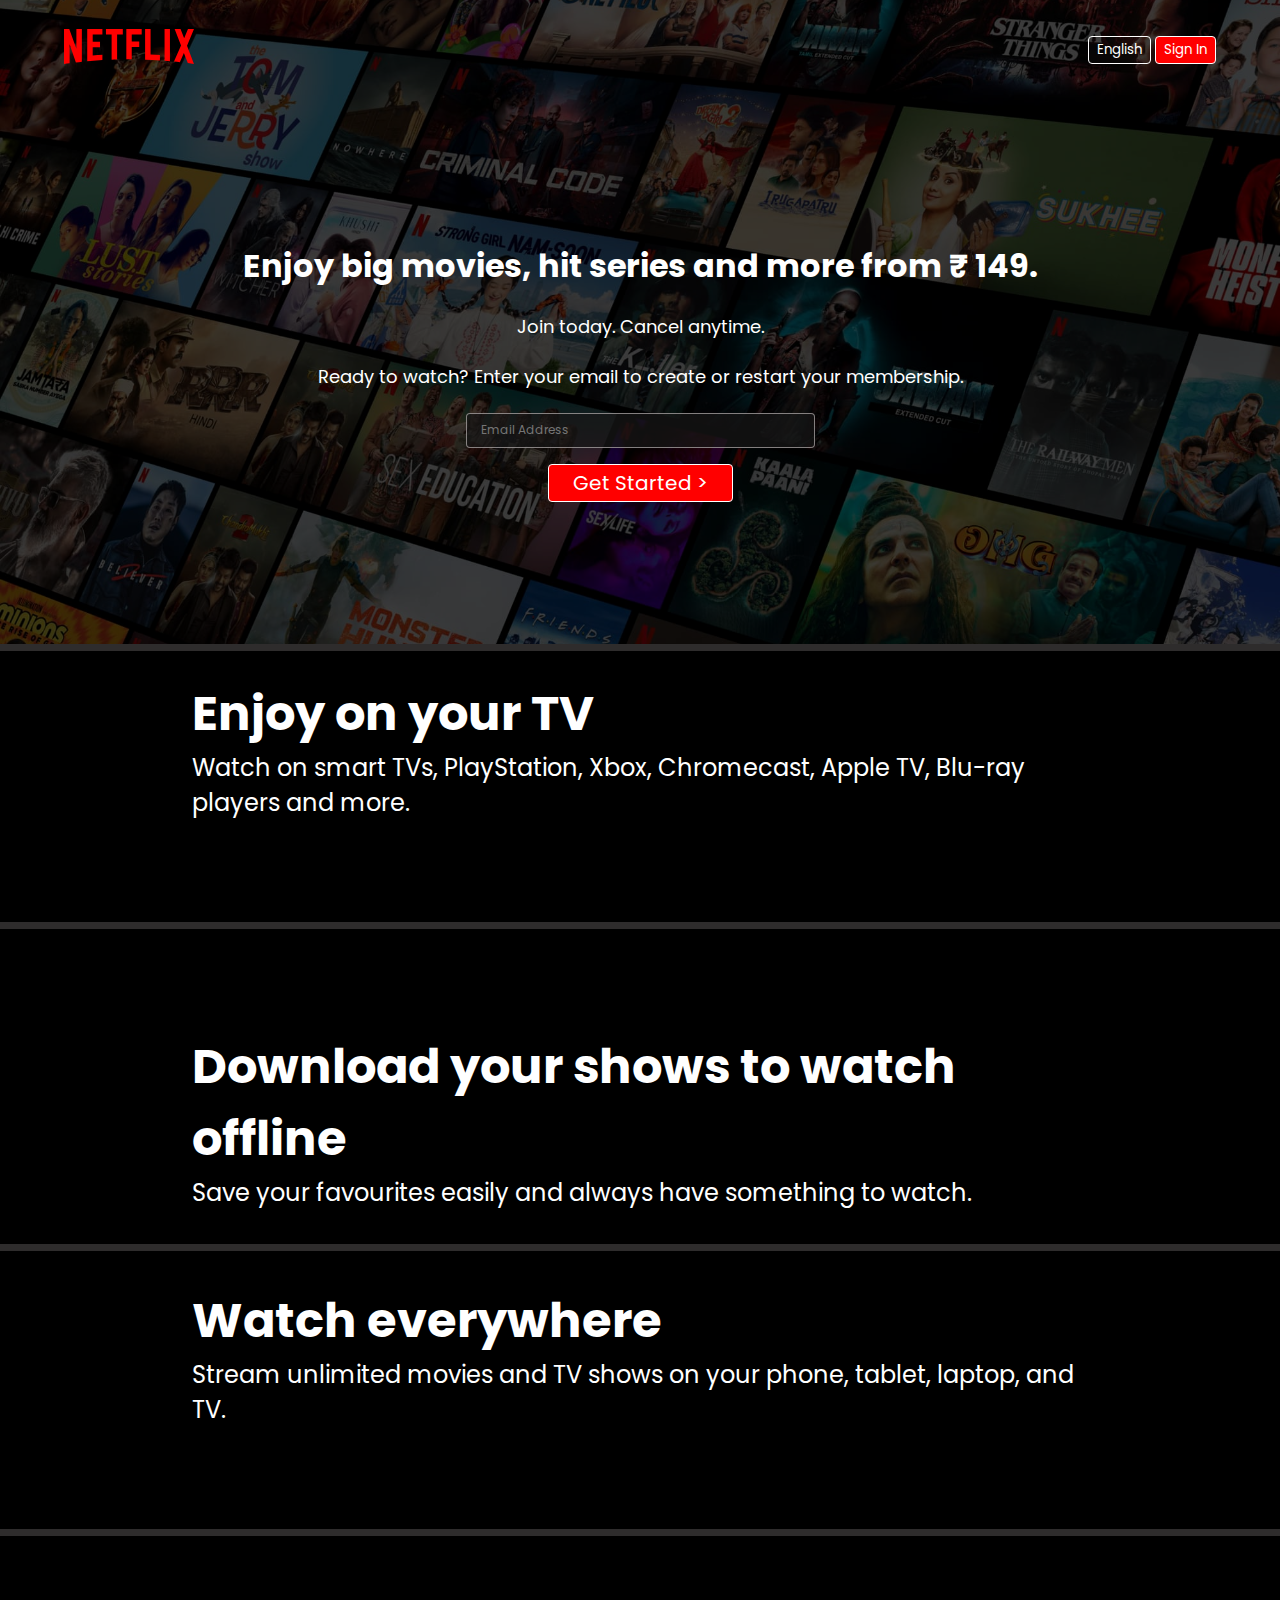
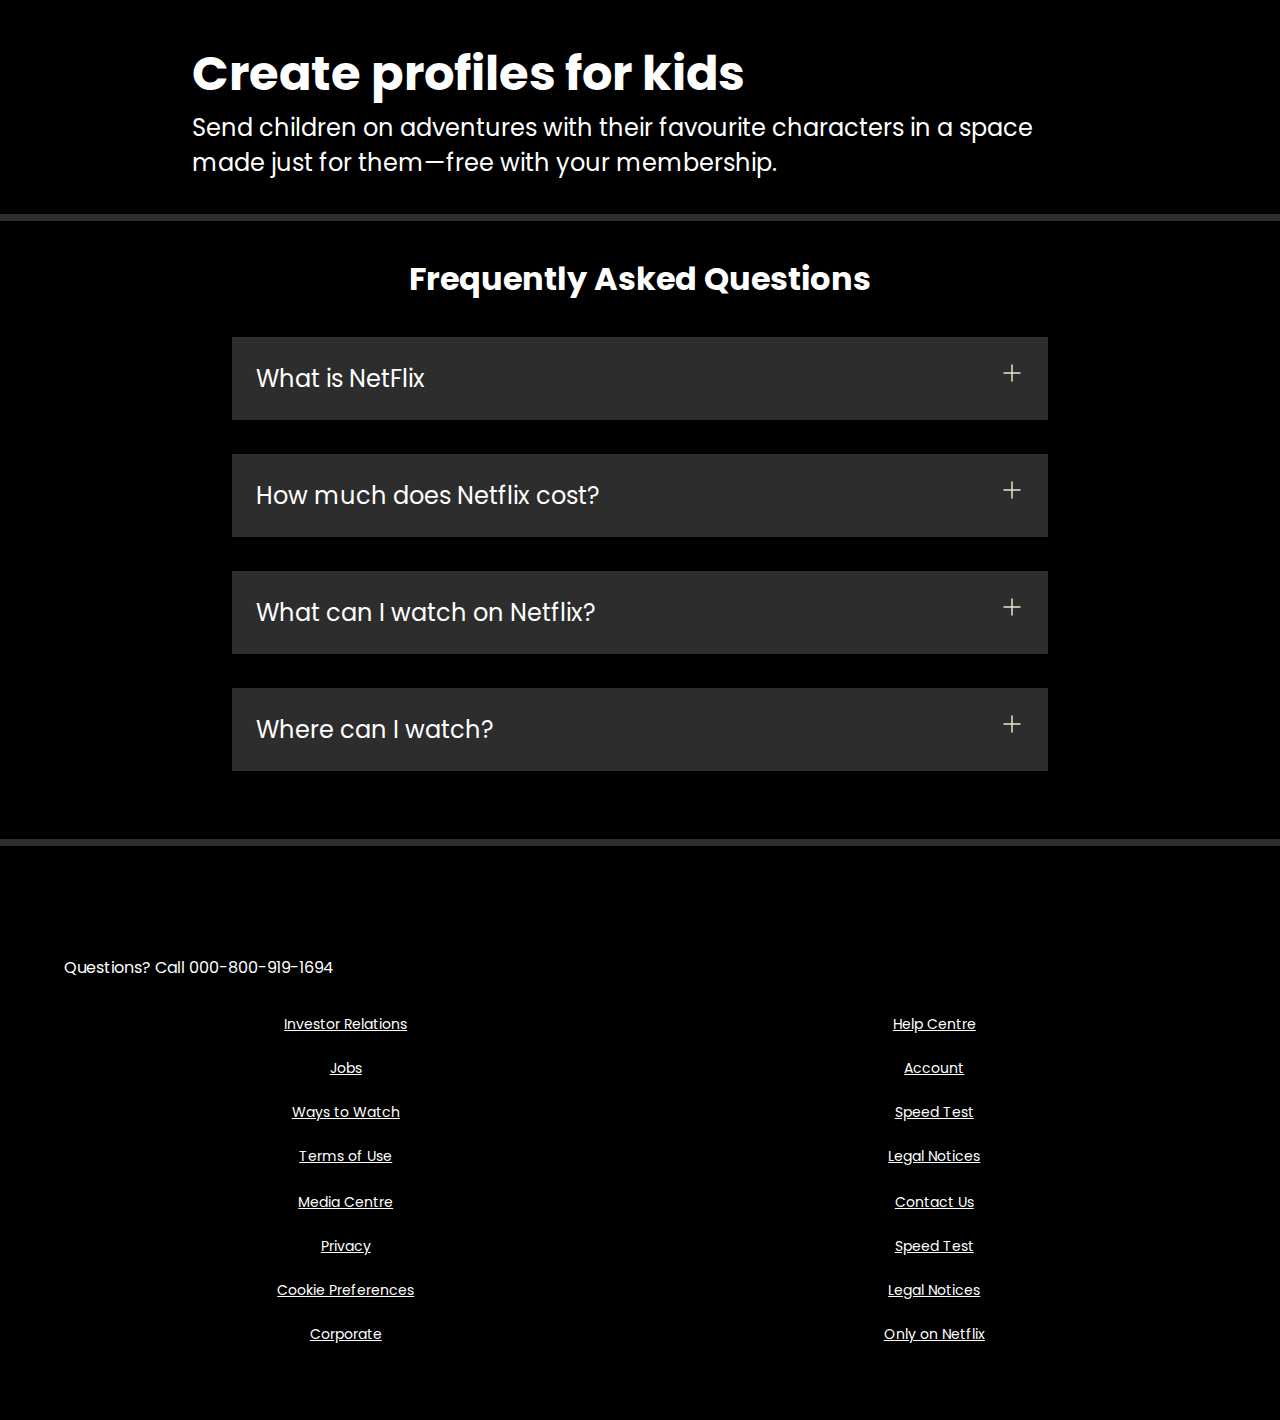
==== index.html @ d5828845 "Update and rename from netflix.html to index.html" ====
<!DOCTYPE html>
<html lang="en">

<head>
    <meta charset="UTF-8">
    <meta name="viewport" content="width=device-width, initial-scale=1.0">
    <title>Netflix India – Watch TV Shows Online, Watch Movies Online</title>
    <link rel="stylesheet" href="style.css">
</head>

<body>

    <div class="main">
        <nav>
            <span><img width="60" src="assetes/img/logo.svg" alt=""></span>
            <div>
                <button class="btn">English</button>
                <button class="btn btn-red-sm">Sign In</button>
            </div>
        </nav>
        <div class="box">
        </div>
        <div class="hero">
            <span>Enjoy big movies, hit series and more from ₹ 149.</span>
            <span>Join today. Cancel anytime.</span>
            <span>Ready to watch? Enter your email to create or restart your membership.</span>
            <div class="hero-buttons">
                <input type="text" placeholder="Email Address">
                <button class="btn btn-red">Get Started &gt;</button>
            </div>
        </div>

        <div class="separation"></div>

    </div>

    <section class="first">
        <div>
            <span>Enjoy on your TV</span>
            <span>Watch on smart TVs, PlayStation, Xbox, Chromecast, Apple TV, Blu-ray players and more.</span>
        </div>

        <div class="secImg">
            <img src="https://assets.nflxext.com/ffe/siteui/acquisition/ourStory/fuji/desktop/tv.png" alt="">
            <video src="https://assets.nflxext.com/ffe/siteui/acquisition/ourStory/fuji/desktop/video-tv-in-0819.m4v"
                autoplay loop muted></video>
        </div>
    </section>
    <div class="separation"></div>

    <section class="first second">

        <div class="secImg">
            <img src="https://assets.nflxext.com/ffe/siteui/acquisition/ourStory/fuji/desktop/mobile-0819.jpg" alt="">

        </div>
        <div>
            <span>Download your shows to watch offline</span>
            <span>Save your favourites easily and always have something to watch.</span>
        </div>
    </section>

    <div class="separation"></div>
    <section class="first third">
        <div>
            <span>Watch everywhere</span>
            <span>Stream unlimited movies and TV shows on your phone, tablet, laptop, and TV.</span>
        </div>

        <div class="secImg">
            <img src="https://assets.nflxext.com/ffe/siteui/acquisition/ourStory/fuji/desktop/tv.png" alt="">
            <video src="https://assets.nflxext.com/ffe/siteui/acquisition/ourStory/fuji/desktop/video-devices-in.m4v"
                autoplay loop muted></video>
        </div>
    </section>
    <div class="separation"></div>


    <section class="first second">

        <div class="secImg">
            <img src="https://occ-0-2849-3646.1.nflxso.net/dnm/api/v6/19OhWN2dO19C9txTON9tvTFtefw/AAAABVr8nYuAg0xDpXDv0VI9HUoH7r2aGp4TKRCsKNQrMwxzTtr-NlwOHeS8bCI2oeZddmu3nMYr3j9MjYhHyjBASb1FaOGYZNYvPBCL.png?r=54d"
                alt="">

        </div>
        <div>
            <span>Create profiles for kids</span>
            <span>Send children on adventures with their favourite characters in a space made just for them—free with
                your membership.</span>
        </div>
    </section>

    <div class="separation"></div>

    <section class="faq">
        <h2>Frequently Asked Questions</h2>
        <div class="faqbox">
            <span>What is NetFlix</span>
            <svg width="24" height="24" viewBox="0 0 24 24" fill="white" xmlns="http://www.w3.org/2000/svg">
                <path d="M12 4V20" stroke="#141B34" stroke-width="1.5" stroke-linecap="round" stroke-linejoin="round" />
                <path d="M4 12H20" stroke="#141B34" stroke-width="1.5" stroke-linecap="round" stroke-linejoin="round" />
            </svg>

        </div>
        <div class="faqbox">
            <span>How much does Netflix cost?</span>
            <svg width="24" height="24" viewBox="0 0 24 24" fill="white" xmlns="http://www.w3.org/2000/svg">
                <path d="M12 4V20" stroke="#141B34" stroke-width="1.5" stroke-linecap="round" stroke-linejoin="round" />
                <path d="M4 12H20" stroke="#141B34" stroke-width="1.5" stroke-linecap="round" stroke-linejoin="round" />
            </svg>

        </div>
        <div class="faqbox">
            <span>What can I watch on Netflix?</span>
            <svg width="24" height="24" viewBox="0 0 24 24" fill="white" xmlns="http://www.w3.org/2000/svg">
                <path d="M12 4V20" stroke="#141B34" stroke-width="1.5" stroke-linecap="round" stroke-linejoin="round" />
                <path d="M4 12H20" stroke="#141B34" stroke-width="1.5" stroke-linecap="round" stroke-linejoin="round" />
            </svg>

        </div>
        <div class="faqbox">
            <span>Where can I watch?</span>
            <svg width="24" height="24" viewBox="0 0 24 24" fill="white" xmlns="http://www.w3.org/2000/svg">
                <path d="M12 4V20" stroke="#141B34" stroke-width="1.5" stroke-linecap="round" stroke-linejoin="round" />
                <path d="M4 12H20" stroke="#141B34" stroke-width="1.5" stroke-linecap="round" stroke-linejoin="round" />
            </svg>

        </div>
    </section>
    <div class="separation"></div>

    <footer>
        <div class="questions">
            Questions? Call 000-800-919-1694
        </div>
        <div class="footer">
            <div class="footer-item"> 
                <a href="faq">Investor Relations</a>
                <a href="faq">Jobs</a>
                <a href="faq">Ways to Watch</a>
                <a href="faq">Terms of Use</a>
            </div>

            <div class="footer-item"> 
                <a href="faq">Help Centre</a>
                <a href="faq">Account</a>
                <a href="faq">Speed Test</a>
                <a href="faq">Legal Notices</a>
            </div>
            <div class="footer-item">
                <a href="faq">Media Centre</a>
                <a href="faq">Privacy</a>
                <a href="faq">Cookie Preferences</a> 
                <a href="faq">Corporate</a>
            </div>

            <div class="footer-item">
                <a href="faq">Contact Us</a>
                <a href="faq">Speed Test</a> 
                <a href="faq">Legal Notices</a> 
                <a href="faq">Only on Netflix</a>
            </div>
        </div>
    </footer>
  
    <script src="script.js"></script>
</body>

</html>
---- style.css ----
@import url('https://fonts.googleapis.com/css2?family=Martel+Sans:wght@600&family=Poppins:wght@300;400;700&display=swap');

* {
    padding: 0;
    margin: 0;
    font-family: 'Poppins', sans-serif;
}

body {
    background-color: black;
}

.main {
    background-image: url(assetes/img/bg.jpg);
    background-position: center center;
    background-size: max(1200px, 100vw);
    background-repeat: no-repeat;
    height: 644px;
    position: relative;
}

.main .box {
    height: 644px;
    width: 100%;
    opacity: 0.69;
    position: absolute;
    top: 0;
    background-color: black;
}

nav {
    max-width: 60vw;
    justify-content: space-between;
    margin: auto;
    display: flex;
    align-items: center;
    height: 100px;
}

nav img {
    color: red;
    width: 130px;
    position: relative;
    z-index: 10;
}

nav button {
    position: relative;
    z-index: 10;
}

.hero {
    font-family: 'Martel Sans', sans-serif;
    height: calc(100% - 100px);
    display: flex;
    align-items: center;
    justify-content: center;
    flex-direction: column;
    color: white;
    position: relative;
    gap: 23px;
    padding: 0 30px;
}

.hero> :nth-child(1) {
    font-family: 'Poppins', sans-serif;
    font-weight: bolder;
    font-size: 48px;
    text-align: center;
}

.hero> :nth-child(2) {
    font-weight: 400;
    font-size: 24px;
    text-align: center;
}

.hero> :nth-child(3) {
    font-weight: 400;
    font-size: 20px;
    text-align: center;
}

.separation {
    height: 7px;
    background-color: rgb(46, 44, 44);
    position: relative;
    z-index: 20;
}

.btn {
    padding: 3px 8px;
    font-weight: 400;
    color: white;
    background-color: rgba(248, 243, 243, 0.021);
    border-radius: 4px;
    border: 1px solid white;
    cursor: pointer;

}

.btn-red {
    background-color: red;
    color: white;
    padding: 3px 24px;
    font-size: 20px;
    border-radius: 4px;
    font-weight: 400;
}

.btn-red-sm {
    background-color: red;
    color: white;
}

.hero-buttons {
    display: flex;
    align-items: center;
    justify-content: center;
    gap: 16px;
}

.main input {
    padding: 7px 101px 8px 14px;
    color: white;
    font-size: 12px;
    border-radius: 4px;
    background-color: rgba(23, 23, 23, 0.7);
    border: 1px solid rgba(246, 238, 238, 0.5);
}

.first {
    display: flex;
    justify-content: center;
    max-width: 70vw;
    margin: auto;
    color: white;
    justify-content: center;
    align-items: center;
}



.secImg {
    position: relative;
}

.secImg img {
    width: 555px;
    position: relative;
    z-index: 10;
}

.secImg video {
    position: absolute;
    top: 51px;
    right: 0;
    width: 555px;
}

section.first>div {
    display: flex;
    flex-direction: column;
    padding: 34px 0;
}

section.first>div :nth-child(1) {
    font-size: 48px;
    font-weight: bolder;
}


section.first>div :nth-child(2) {
    font-size: 24px;

}


.faq h2 {
    text-align: center;
    font-size: 48px;
}

.faq {
    background: black;
    color: white;
    padding: 34px;
}

.faqbox:hover {
    background-color: #414141;
    color: white;
}

.faqbox svg {
    filter: invert(1);
}

.faqbox {
    transition: all 1s ease-out;
    font-size: 24px;
    display: flex;
    justify-content: space-between;
    background-color: #2d2d2d;
    padding: 24px;
    max-width: 60vw;
    margin: 34px auto;
    cursor: pointer;
}

footer {
    color: white;
    max-width: 60vw;
    margin: auto;
    padding: 60px;
}

footer .questions {
    padding: 34px 0;
}


.footer {
    display: grid;
    grid-template-columns: 1fr 1fr 1fr 1fr;
    color: white;
}



@media screen and (max-width: 1300px) {

    nav{
        max-width: 90vw;
    }

    .first {
        flex-wrap: wrap;
    }

    .secImg img {
        width: 305px;
    }

    .secImg video {
        width: 305px;
    }

    .hero> :nth-child(1) {
        font-size: 32px;
    }

    .hero> :nth-child(2) {
        font-size: 18px;
    }

    .hero> :nth-child(3) {
        font-size: 18px;
    }

    .hero-buttons {
        display: flex;
        flex-direction: column;
        align-items: center;
        justify-content: center;
        gap: 16px;
    }

    .faq h2 {
        text-align: center;
        font-size: 32px;
    }

    footer {
        max-width: 90vw;
        padding: 75px 0;
    }

    .footer-item{
        align-items: center;
    }
 

}



@media screen and (max-width: 1300px) {

    .footer {
        display: grid;
        grid-template-columns: 1fr 1fr;
        gap: 25px;
    }
}


.footer a {
    font-size: 14px;
    color: white;
}

.footer-item {
    display: flex;
    flex-direction: column;
    gap: 23px;
}
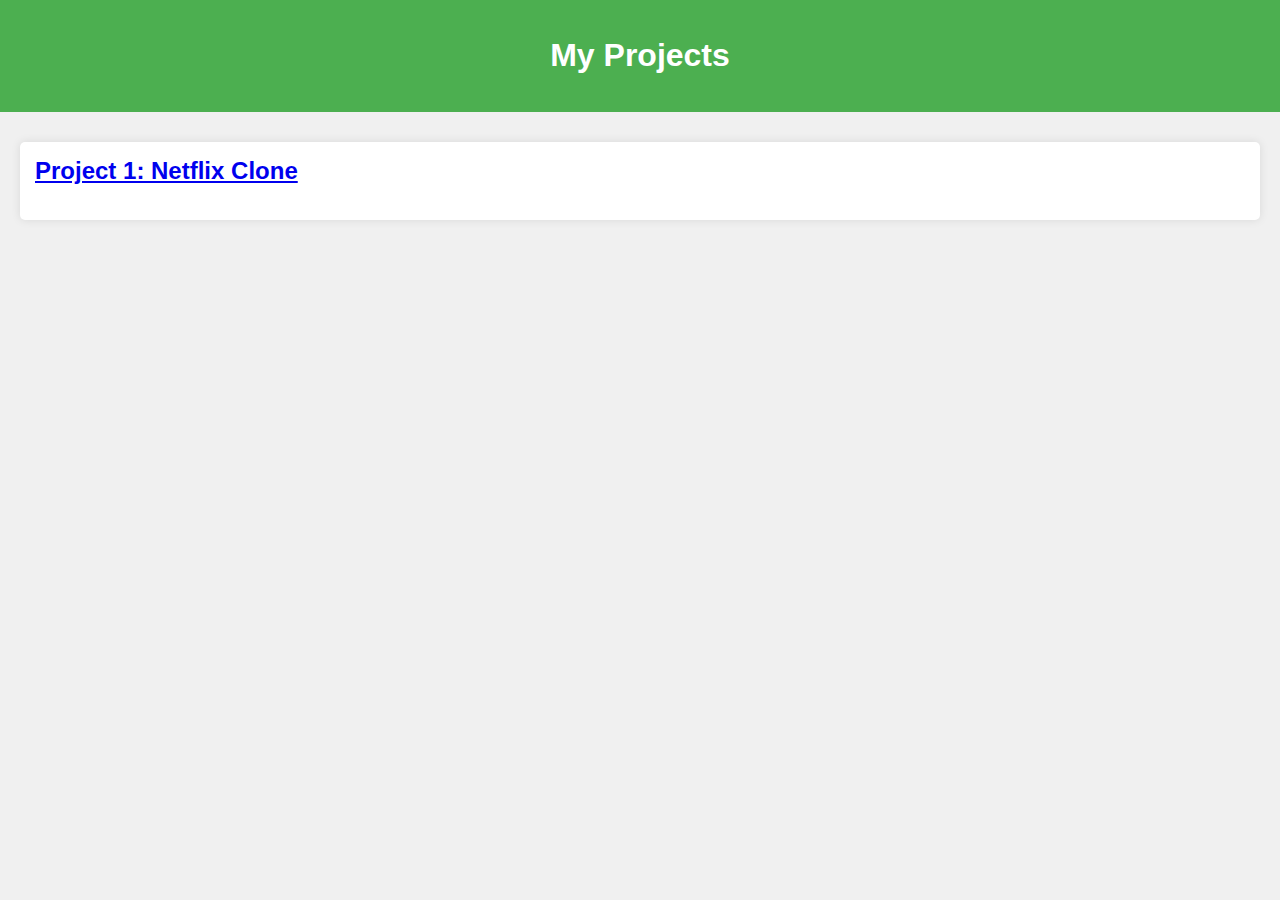
==== commit 6ae05ec0: "Create index.html and style.css" ====
--- a/index.html
+++ b/index.html
@@ -1,169 +1,21 @@
 <!DOCTYPE html>
 <html lang="en">
-
 <head>
     <meta charset="UTF-8">
     <meta name="viewport" content="width=device-width, initial-scale=1.0">
-    <title>Netflix India – Watch TV Shows Online, Watch Movies Online</title>
+    <title>My Projects</title>
     <link rel="stylesheet" href="style.css">
 </head>
-
 <body>
-
-    <div class="main">
-        <nav>
-            <span><img width="60" src="assetes/img/logo.svg" alt=""></span>
-            <div>
-                <button class="btn">English</button>
-                <button class="btn btn-red-sm">Sign In</button>
-            </div>
-        </nav>
-        <div class="box">
+    <header>
+        <h1>My Projects</h1>
+    </header>
+    <main>
+        <div class="project">
+            <a href="./Netflix-Clone/index.html"><h2>Project 1: Netflix Clone</h2></a>
         </div>
-        <div class="hero">
-            <span>Enjoy big movies, hit series and more from ₹ 149.</span>
-            <span>Join today. Cancel anytime.</span>
-            <span>Ready to watch? Enter your email to create or restart your membership.</span>
-            <div class="hero-buttons">
-                <input type="text" placeholder="Email Address">
-                <button class="btn btn-red">Get Started &gt;</button>
-            </div>
-        </div>
-
-        <div class="separation"></div>
-
-    </div>
-
-    <section class="first">
-        <div>
-            <span>Enjoy on your TV</span>
-            <span>Watch on smart TVs, PlayStation, Xbox, Chromecast, Apple TV, Blu-ray players and more.</span>
-        </div>
-
-        <div class="secImg">
-            <img src="https://assets.nflxext.com/ffe/siteui/acquisition/ourStory/fuji/desktop/tv.png" alt="">
-            <video src="https://assets.nflxext.com/ffe/siteui/acquisition/ourStory/fuji/desktop/video-tv-in-0819.m4v"
-                autoplay loop muted></video>
-        </div>
-    </section>
-    <div class="separation"></div>
-
-    <section class="first second">
-
-        <div class="secImg">
-            <img src="https://assets.nflxext.com/ffe/siteui/acquisition/ourStory/fuji/desktop/mobile-0819.jpg" alt="">
-
-        </div>
-        <div>
-            <span>Download your shows to watch offline</span>
-            <span>Save your favourites easily and always have something to watch.</span>
-        </div>
-    </section>
-
-    <div class="separation"></div>
-    <section class="first third">
-        <div>
-            <span>Watch everywhere</span>
-            <span>Stream unlimited movies and TV shows on your phone, tablet, laptop, and TV.</span>
-        </div>
-
-        <div class="secImg">
-            <img src="https://assets.nflxext.com/ffe/siteui/acquisition/ourStory/fuji/desktop/tv.png" alt="">
-            <video src="https://assets.nflxext.com/ffe/siteui/acquisition/ourStory/fuji/desktop/video-devices-in.m4v"
-                autoplay loop muted></video>
-        </div>
-    </section>
-    <div class="separation"></div>
-
-
-    <section class="first second">
-
-        <div class="secImg">
-            <img src="https://occ-0-2849-3646.1.nflxso.net/dnm/api/v6/19OhWN2dO19C9txTON9tvTFtefw/AAAABVr8nYuAg0xDpXDv0VI9HUoH7r2aGp4TKRCsKNQrMwxzTtr-NlwOHeS8bCI2oeZddmu3nMYr3j9MjYhHyjBASb1FaOGYZNYvPBCL.png?r=54d"
-                alt="">
-
-        </div>
-        <div>
-            <span>Create profiles for kids</span>
-            <span>Send children on adventures with their favourite characters in a space made just for them—free with
-                your membership.</span>
-        </div>
-    </section>
-
-    <div class="separation"></div>
-
-    <section class="faq">
-        <h2>Frequently Asked Questions</h2>
-        <div class="faqbox">
-            <span>What is NetFlix</span>
-            <svg width="24" height="24" viewBox="0 0 24 24" fill="white" xmlns="http://www.w3.org/2000/svg">
-                <path d="M12 4V20" stroke="#141B34" stroke-width="1.5" stroke-linecap="round" stroke-linejoin="round" />
-                <path d="M4 12H20" stroke="#141B34" stroke-width="1.5" stroke-linecap="round" stroke-linejoin="round" />
-            </svg>
-
-        </div>
-        <div class="faqbox">
-            <span>How much does Netflix cost?</span>
-            <svg width="24" height="24" viewBox="0 0 24 24" fill="white" xmlns="http://www.w3.org/2000/svg">
-                <path d="M12 4V20" stroke="#141B34" stroke-width="1.5" stroke-linecap="round" stroke-linejoin="round" />
-                <path d="M4 12H20" stroke="#141B34" stroke-width="1.5" stroke-linecap="round" stroke-linejoin="round" />
-            </svg>
-
-        </div>
-        <div class="faqbox">
-            <span>What can I watch on Netflix?</span>
-            <svg width="24" height="24" viewBox="0 0 24 24" fill="white" xmlns="http://www.w3.org/2000/svg">
-                <path d="M12 4V20" stroke="#141B34" stroke-width="1.5" stroke-linecap="round" stroke-linejoin="round" />
-                <path d="M4 12H20" stroke="#141B34" stroke-width="1.5" stroke-linecap="round" stroke-linejoin="round" />
-            </svg>
-
-        </div>
-        <div class="faqbox">
-            <span>Where can I watch?</span>
-            <svg width="24" height="24" viewBox="0 0 24 24" fill="white" xmlns="http://www.w3.org/2000/svg">
-                <path d="M12 4V20" stroke="#141B34" stroke-width="1.5" stroke-linecap="round" stroke-linejoin="round" />
-                <path d="M4 12H20" stroke="#141B34" stroke-width="1.5" stroke-linecap="round" stroke-linejoin="round" />
-            </svg>
-
-        </div>
-    </section>
-    <div class="separation"></div>
-
-    <footer>
-        <div class="questions">
-            Questions? Call 000-800-919-1694
-        </div>
-        <div class="footer">
-            <div class="footer-item"> 
-                <a href="faq">Investor Relations</a>
-                <a href="faq">Jobs</a>
-                <a href="faq">Ways to Watch</a>
-                <a href="faq">Terms of Use</a>
-            </div>
-
-            <div class="footer-item"> 
-                <a href="faq">Help Centre</a>
-                <a href="faq">Account</a>
-                <a href="faq">Speed Test</a>
-                <a href="faq">Legal Notices</a>
-            </div>
-            <div class="footer-item">
-                <a href="faq">Media Centre</a>
-                <a href="faq">Privacy</a>
-                <a href="faq">Cookie Preferences</a> 
-                <a href="faq">Corporate</a>
-            </div>
-
-            <div class="footer-item">
-                <a href="faq">Contact Us</a>
-                <a href="faq">Speed Test</a> 
-                <a href="faq">Legal Notices</a> 
-                <a href="faq">Only on Netflix</a>
-            </div>
-        </div>
-    </footer>
-  
-    <script src="script.js"></script>
+        
+        <!-- Add more projects as needed -->
+    </main>
 </body>
-
-</html>+</html>
--- a/style.css
+++ b/style.css
@@ -1,307 +1,32 @@
-@import url('https://fonts.googleapis.com/css2?family=Martel+Sans:wght@600&family=Poppins:wght@300;400;700&display=swap');
+body {
+    font-family: Arial, sans-serif;
+    background-color: #f0f0f0;
+    margin: 0;
+    padding: 0;
+ }
 
-* {
-    padding: 0;
-    margin: 0;
-    font-family: 'Poppins', sans-serif;
+header {
+    background-color: #4CAF50;
+    color: white;
+    text-align: center;
+    padding: 1em 0;
 }
 
-body {
-    background-color: black;
+main {
+    padding: 20px;
 }
 
-.main {
-    background-image: url(assetes/img/bg.jpg);
-    background-position: center center;
-    background-size: max(1200px, 100vw);
-    background-repeat: no-repeat;
-    height: 644px;
-    position: relative;
+.project {
+    background-color: white;
+    margin: 10px 0;
+    padding: 15px;
+    border-radius: 5px;
+    box-shadow: 0 0 10px rgba(0, 0, 0, 0.1);
 }
 
-.main .box {
-    height: 644px;
-    width: 100%;
-    opacity: 0.69;
-    position: absolute;
-    top: 0;
-    background-color: black;
+.project h2 {
+    margin-top: 0;
 }
-
-nav {
-    max-width: 60vw;
-    justify-content: space-between;
-    margin: auto;
-    display: flex;
-    align-items: center;
-    height: 100px;
-}
-
-nav img {
-    color: red;
-    width: 130px;
-    position: relative;
-    z-index: 10;
-}
-
-nav button {
-    position: relative;
-    z-index: 10;
-}
-
-.hero {
-    font-family: 'Martel Sans', sans-serif;
-    height: calc(100% - 100px);
-    display: flex;
-    align-items: center;
-    justify-content: center;
-    flex-direction: column;
-    color: white;
-    position: relative;
-    gap: 23px;
-    padding: 0 30px;
-}
-
-.hero> :nth-child(1) {
-    font-family: 'Poppins', sans-serif;
-    font-weight: bolder;
-    font-size: 48px;
-    text-align: center;
-}
-
-.hero> :nth-child(2) {
-    font-weight: 400;
-    font-size: 24px;
-    text-align: center;
-}
-
-.hero> :nth-child(3) {
-    font-weight: 400;
-    font-size: 20px;
-    text-align: center;
-}
-
-.separation {
-    height: 7px;
-    background-color: rgb(46, 44, 44);
-    position: relative;
-    z-index: 20;
-}
-
-.btn {
-    padding: 3px 8px;
-    font-weight: 400;
-    color: white;
-    background-color: rgba(248, 243, 243, 0.021);
-    border-radius: 4px;
-    border: 1px solid white;
-    cursor: pointer;
-
-}
-
-.btn-red {
-    background-color: red;
-    color: white;
-    padding: 3px 24px;
-    font-size: 20px;
-    border-radius: 4px;
-    font-weight: 400;
-}
-
-.btn-red-sm {
-    background-color: red;
-    color: white;
-}
-
-.hero-buttons {
-    display: flex;
-    align-items: center;
-    justify-content: center;
-    gap: 16px;
-}
-
-.main input {
-    padding: 7px 101px 8px 14px;
-    color: white;
-    font-size: 12px;
-    border-radius: 4px;
-    background-color: rgba(23, 23, 23, 0.7);
-    border: 1px solid rgba(246, 238, 238, 0.5);
-}
-
-.first {
-    display: flex;
-    justify-content: center;
-    max-width: 70vw;
-    margin: auto;
-    color: white;
-    justify-content: center;
-    align-items: center;
-}
-
-
-
-.secImg {
-    position: relative;
-}
-
-.secImg img {
-    width: 555px;
-    position: relative;
-    z-index: 10;
-}
-
-.secImg video {
-    position: absolute;
-    top: 51px;
-    right: 0;
-    width: 555px;
-}
-
-section.first>div {
-    display: flex;
-    flex-direction: column;
-    padding: 34px 0;
-}
-
-section.first>div :nth-child(1) {
-    font-size: 48px;
-    font-weight: bolder;
-}
-
-
-section.first>div :nth-child(2) {
-    font-size: 24px;
-
-}
-
-
-.faq h2 {
-    text-align: center;
-    font-size: 48px;
-}
-
-.faq {
-    background: black;
-    color: white;
-    padding: 34px;
-}
-
-.faqbox:hover {
-    background-color: #414141;
-    color: white;
-}
-
-.faqbox svg {
-    filter: invert(1);
-}
-
-.faqbox {
-    transition: all 1s ease-out;
-    font-size: 24px;
-    display: flex;
-    justify-content: space-between;
-    background-color: #2d2d2d;
-    padding: 24px;
-    max-width: 60vw;
-    margin: 34px auto;
-    cursor: pointer;
-}
-
-footer {
-    color: white;
-    max-width: 60vw;
-    margin: auto;
-    padding: 60px;
-}
-
-footer .questions {
-    padding: 34px 0;
-}
-
-
-.footer {
-    display: grid;
-    grid-template-columns: 1fr 1fr 1fr 1fr;
-    color: white;
-}
-
-
-
-@media screen and (max-width: 1300px) {
-
-    nav{
-        max-width: 90vw;
-    }
-
-    .first {
-        flex-wrap: wrap;
-    }
-
-    .secImg img {
-        width: 305px;
-    }
-
-    .secImg video {
-        width: 305px;
-    }
-
-    .hero> :nth-child(1) {
-        font-size: 32px;
-    }
-
-    .hero> :nth-child(2) {
-        font-size: 18px;
-    }
-
-    .hero> :nth-child(3) {
-        font-size: 18px;
-    }
-
-    .hero-buttons {
-        display: flex;
-        flex-direction: column;
-        align-items: center;
-        justify-content: center;
-        gap: 16px;
-    }
-
-    .faq h2 {
-        text-align: center;
-        font-size: 32px;
-    }
-
-    footer {
-        max-width: 90vw;
-        padding: 75px 0;
-    }
-
-    .footer-item{
-        align-items: center;
-    }
- 
-
-}
-
-
-
-@media screen and (max-width: 1300px) {
-
-    .footer {
-        display: grid;
-        grid-template-columns: 1fr 1fr;
-        gap: 25px;
-    }
-}
-
-
-.footer a {
-    font-size: 14px;
-    color: white;
-}
-
-.footer-item {
-    display: flex;
-    flex-direction: column;
-    gap: 23px;
+.project p {
+    margin-bottom: 0;
 }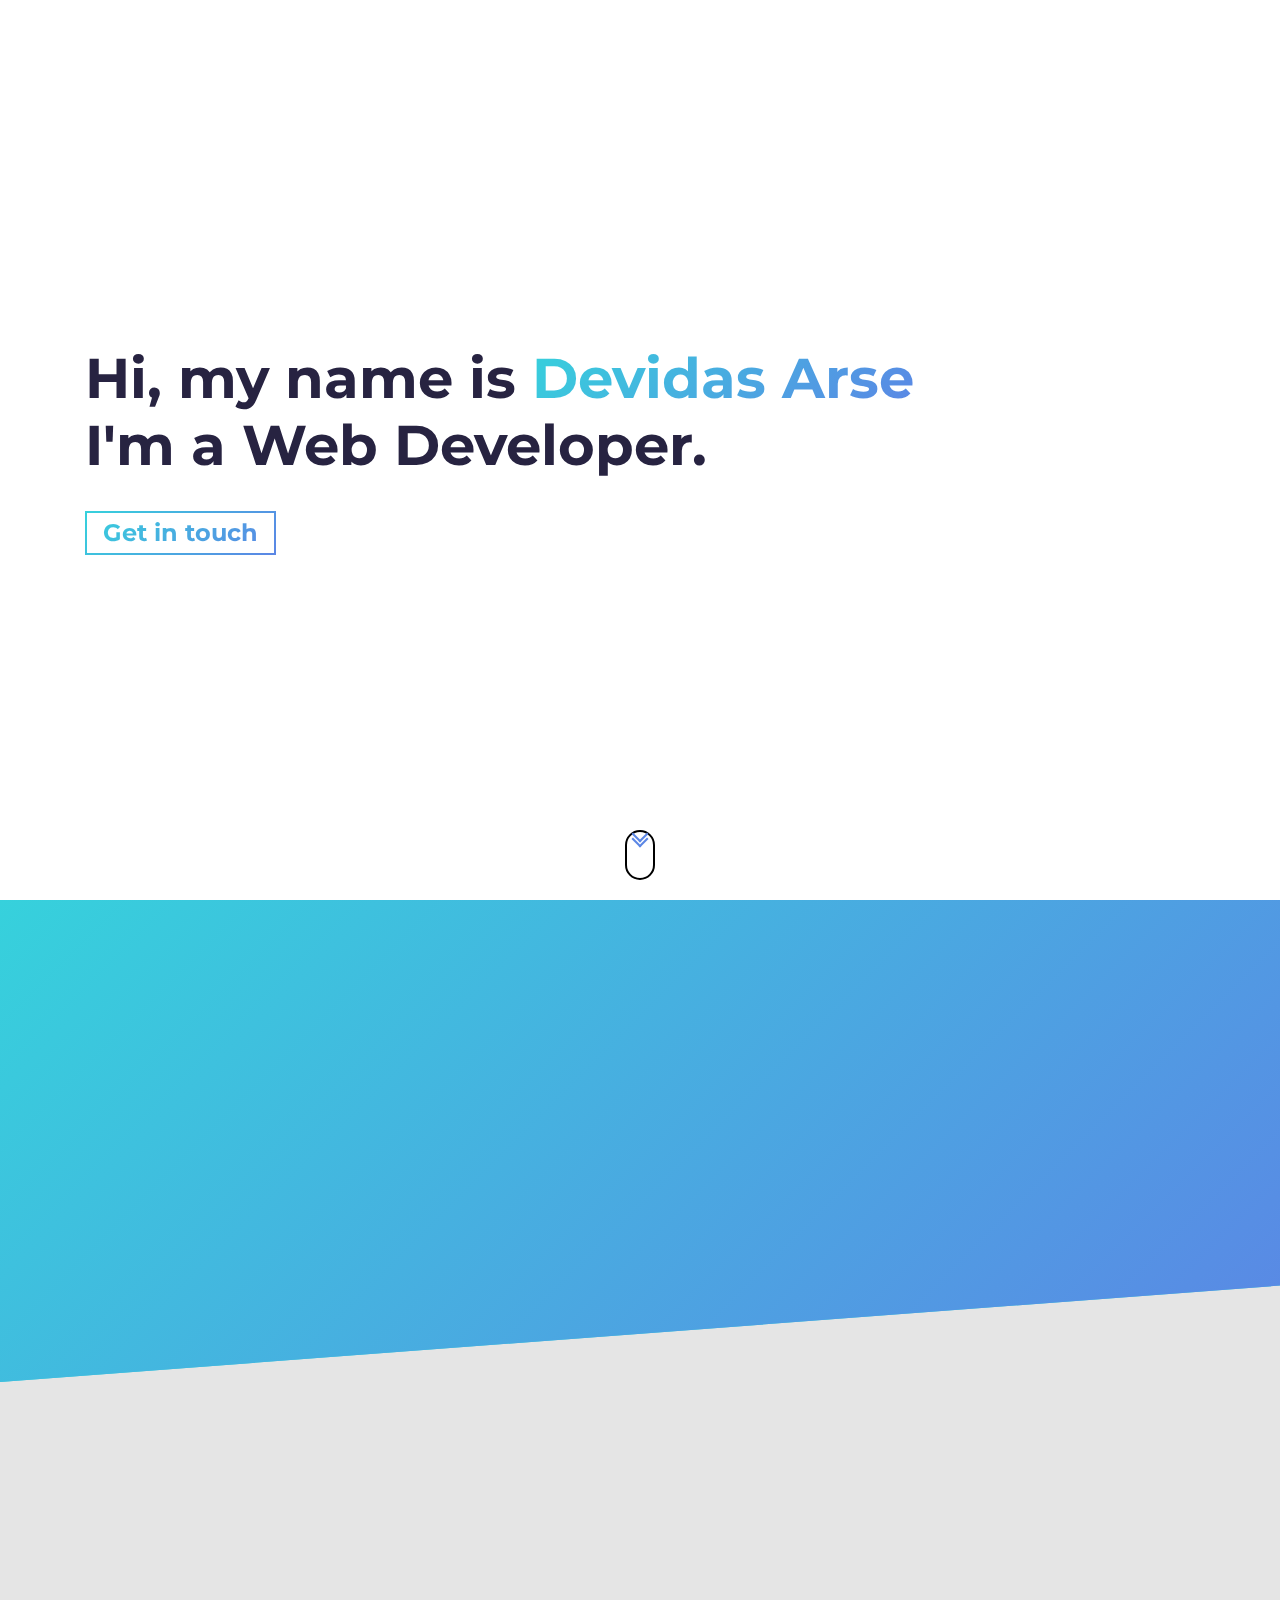
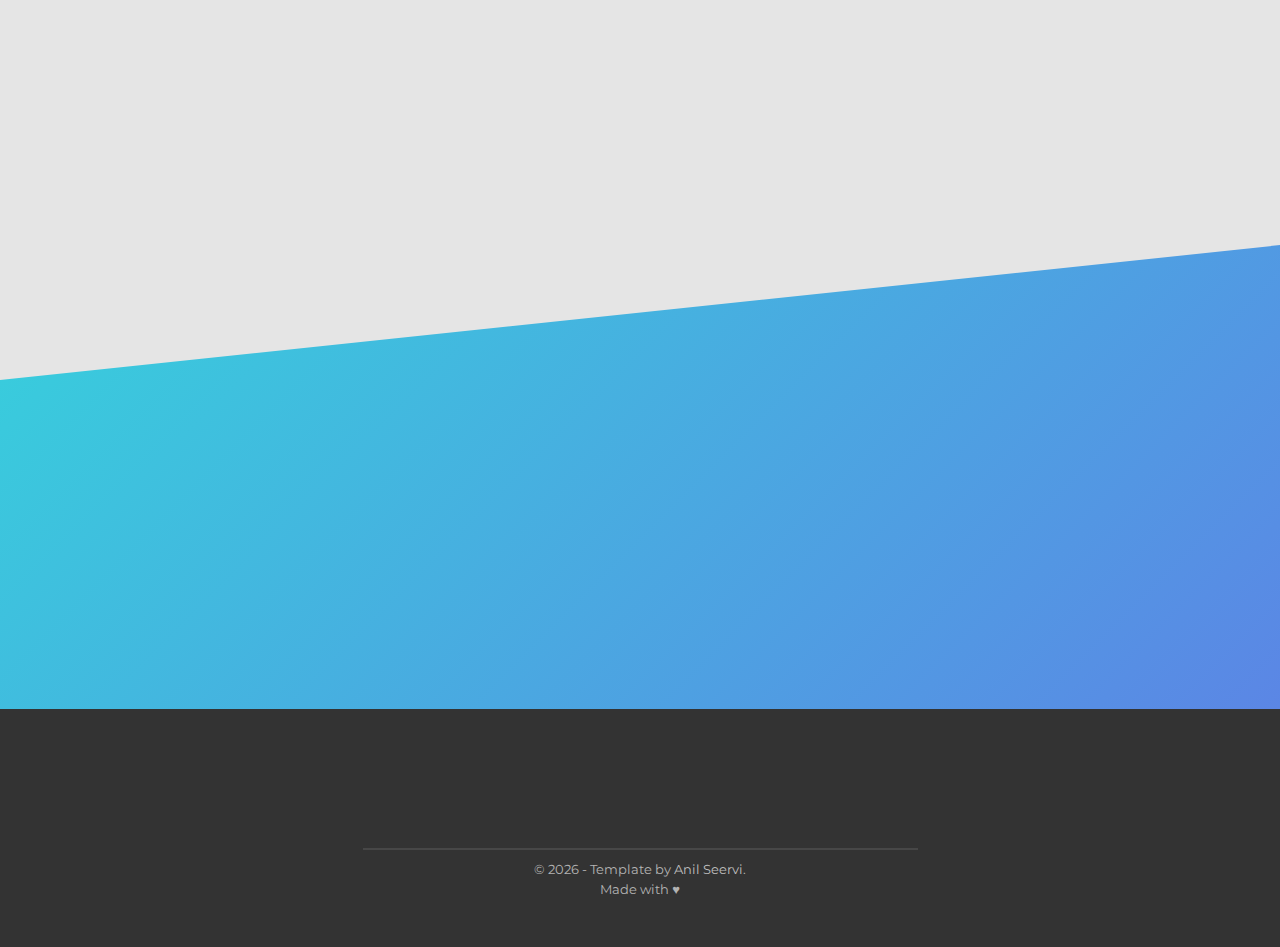
==== commit ff4ce1d1: "Update the files and folders" ====
--- a/index.html
+++ b/index.html
@@ -1,21 +1,246 @@
+<!-- HELLO
+-
+DevFolio is a minimal, clean, lightweight and fully responsive template for Devlopers!
+Created by Anil Seervi.
+-
+GitHub repo: https://github.com/AnilSeervi/DevFolio
+README: https://github.com/AnilSeervi/DevFolio/blob/master/README.md
+-
+Have fun creating your portfolio on this template!!! -->
+
 <!DOCTYPE html>
 <html lang="en">
-<head>
-    <meta charset="UTF-8">
-    <meta name="viewport" content="width=device-width, initial-scale=1.0">
-    <title>My Projects</title>
-    <link rel="stylesheet" href="style.css">
-</head>
-<body>
-    <header>
-        <h1>My Projects</h1>
-    </header>
-    <main>
-        <div class="project">
-            <a href="./Netflix-Clone/index.html"><h2>Project 1: Netflix Clone</h2></a>
-        </div>
+  <head>
+    <meta charset="UTF-8" />
+    <meta http-equiv="X-UA-Compatible" content="IE=edge" />
+    <meta name="viewport" content="width=device-width, initial-scale=1.0" />
+    <link rel="preconnect" href="https://fonts.gstatic.com" />
+    <link rel="preconnect" href="https://cdnjs.cloudflare.com" />
+
+    <!-- Title: add your Portfolio websites's title here -->
+    <title>Devidas Arse |Web Developer</title>
+
+    <!-- Add some coding keywords below, Ex: (javascript, yourusername, etc) -->
+    <meta name="keywords" content="devidas , devidasarse , skill" />
+
+    <!-- Improve your SEO by adding a small descrption of you -->
+    <meta name="description" content="Devidas Arse | Web Developer" />
+
+    <!-- Add a your png Logo to the assets folder and change the href attr accordingly  -->
+    <link rel="icon" type="image/png" href="./assets/devfolio-logo.png" />
+
+    <!-- Add your primary-theme color for the value of content -->
+    <meta name="theme-color" content="#36d1dc" />
+
+    <!-- Open Graph / Facebook -->
+    <meta property="og:type" content="website" />
+    <!-- Fill content with the URL of this portfolio you'll host -->
+    <meta property="og:url" content="https://devfolio.js.org/" />
+    <!-- Fill content with the title of your portfolio(Recommended to use what you put in <title> tag) -->
+    <meta property="og:title" content="Devidas Arse | Web Developer" />
+    <!-- Give a short description that'll show up when you/someone shares your portfolio on different platform -->
+    <meta property="og:description" content="Made using DevFolio Template" />
+    <!-- Add a thumbnail image in assets folder and fill the content attr with URL to that thumbnail 
+      so that a thumbnail image of your portfolio is shown while shared on other platform -->
+    <meta
+      property="og:image"
+      content="https://devfolio.js.org/assets/devfolio.png"
+    />
+
+    <!-- Twitter -->
+    <meta property="twitter:card" content="summary_large_image" />
+    <!-- Again fill content attr with the URL of this portfolio you'll host -->
+    <meta property="twitter:url" content="https://devfolio.js.org" />
+    <!-- Recommended to use the same text used within <title> element -->
+    <meta property="twitter:title" content="Devidas Arse |Web Developer" />
+    <!-- short description that shows up while your portfolio is shared -->
+    <meta
+      property="twitter:description"
+      content="Made using DevFolio Template"
+    />
+    <!-- Fill content with the URL to the thumbnail image that you'll put in the assets folder -->
+    <meta
+      property="twitter:image"
+      content="https://anilseervi.vercel.app/assets/devfolio.png"
+    />
+
+    <!-- link tags -->
+    <link rel="preload" as="style" href="./css/main.css" />
+    <link rel="stylesheet" href="./css/main.css" />
+
+    <!-- FontAwesome Icons link -->
+    <link
+      rel="stylesheet"
+      href="https://cdnjs.cloudflare.com/ajax/libs/font-awesome/6.3.0/css/all.min.css"
+      integrity="sha512-SzlrxWUlpfuzQ+pcUCosxcglQRNAq/DZjVsC0lE40xsADsfeQoEypE+enwcOiGjk/bSuGGKHEyjSoQ1zVisanQ=="
+      crossorigin="anonymous"
+      referrerpolicy="no-referrer"
+    />
+    <script defer src="./javascript/scrollreveal.min.js"></script>
+    <script
+      defer
+      type="text/javascript"
+      src="./javascript/scrollveal.js"
+    ></script>
+
+    <!-- Remove Google Analytics once you have your portfolio website set-up -->
+    <!-- Global site tag (gtag.js) - Google Analytics -->
+    <script
+      async
+      src="https://www.googletagmanager.com/gtag/js?id=UA-122228201-4"
+    ></script>
+    <script>
+      window.dataLayer = window.dataLayer || []
+      function gtag() {
+        dataLayer.push(arguments)
+      }
+      gtag("js", new Date())
+
+      gtag("config", "UA-122228201-4")
+    </script>
+    <!-- End of Google Analytics -->
+  </head>
+  <body>
+    <!-- Hero Section -->
+    <div id="hero">
+      <section class="container">
+        <h1 class="hero-title">
+          Hi, my name is <span class="text-color-main name">Devidas Arse</span>
+          <br />
+          I'm a Web Developer.
+        </h1>
+        <p class="hero-cta">
+          <a class="cta-btn cta-btn--hero" href="mailto:devidasarse25@gmail.com">Get in touch</a>
+        </p>
+      </section>
+      <a href="#about" class="scroll-down-link" aria-label="scroll-down">
+        <div class="scroll-down"></div
+      ></a>
+    </div>
+    <!-- /END Hero Section -->
+
+    <!-- About Section -->
+    <section id="about">
+      <div class="container">
+        <h2 class="section-title">About Me</h2>
         
-        <!-- Add more projects as needed -->
-    </main>
-</body>
+          <div class="about-wrapper__info">
+            <p class="about-wrapper__info-text">
+              Hello! I'm Devidas Ars, a web developer and engineering student with a passion for creating dynamic, user-friendly websites and applications. Skilled in HTML, CSS, JavaScript, and various frameworks, I blend technical expertise with creative problem-solving. My engineering background enhances my understanding of complex systems, allowing me to deliver well-rounded, efficient solutions. 
+            </p>
+            <p class="about-wrapper__info-text">
+              Committed to continuous learning and innovation, I stay updated with industry trends and best practices. I excel in both solo and team environments, consistently delivering high-quality results. I'm excited to contribute to the future of web development and engineering through my work and ongoing growth.
+            </p><br>
+            <span class="about-wrapper__cta">
+              <a href="#" class="cta-btn cta-btn--resume">View Resume</a>
+            </span>
+          </div>
+        </div>
+      </div>
+    </section>
+    <!-- /END About Section -->
+
+    <!--Projects Section-->
+    <section id="projects">
+      <div class="container">
+        <div class="project-wrapper">
+          <h2 class="section-title dark-blue-text">Projects</h2>
+
+          <!-- Each .row is a project -->
+          <article class="row">
+            <div class="project-wrapper__text">
+              <h3 class="project-wrapper__text-title">Netflix Clone</h3>
+              <p class="project-wrapper__text-info">
+                Netflix is my first project i will take of patent so the i will buy the Netflix and i am the owner of the Netflix and also seen ther my copy i am the orignal one i will buy it of 1 rs only. Thankyou
+              </p>
+              <div class="project-wrapper__text-btns">
+                <a
+                  href="https://devidasarse.github.io/Netflix-Clone/index.html"
+                  target="_blank"
+                  rel="noopener noreferrer"
+                  class="cta-btn cta-btn--hero cta-btn--projects"
+                  >See Live</a
+                >
+                <a href="https://github.com/DEVIDASARSE/devidasarse.github.io/tree/main/Netflix-Clone" target="_blank" class="cta-btn text-color-main"
+                  >Source Code</a
+                >
+              </div>
+            </div>
+
+            <div class="project-wrapper__image">
+              <a href="#" target="_blank" rel="noopener noreferrer">
+                <div class="thumbnail rounded">
+                  <img
+                    src="Netflix.png"
+                    class="img-fluid"
+                    alt="Project Image"
+                    width="1366"
+                    height="767"
+                  />
+                </div>
+              </a>
+            </div>
+          </article>
+          <!-- /END Project -->
+        </div>
+      </div>
+    </section>
+    <!-- End Projects Section -->
+
+    <!-- Contact Section -->
+    <section id="contact">
+      <div class="container">
+        <h2 class="section-title">Contact</h2>
+        <div class="contact-wrapper">
+          <p class="contact-wrapper__text">Free for Help</p>
+          <a href="mailto:devidasarse25@gmail.com" class="cta-btn cta-btn--resume">Gmail</a>
+        </div>
+      </div>
+    </section>
+    <!-- END Contact Section -->
+
+    <!-- Footer Section -->
+    <footer class="footer">
+      <div class="container">
+        <a href="#hero" class="back-to-top" aria-label="go back to top">
+          <i class="fa fa-angle-up fa-2x" aria-hidden="true"></i>
+        </a>
+        <div class="social-links">
+          <a
+            href="https://linkedin.com/in/devidas-arse-479382264"
+            target="_blank"
+            rel="noopener noreferrer"
+            aria-label="linkedin"
+          >
+            <i class="fa-brands fa-linkedin"></i>
+          </a>
+          <a
+            href="https://github.com/DEVIDASARSE"
+            target="_blank"
+            rel="noopener noreferrer"
+            aria-label="github"
+          >
+            <i class="fa-brands fa-github"></i>
+          </a>
+        </div>
+        <hr />
+        <p class="footer__text">
+          &copy; <span id="year"></span> - Template by
+          <a
+            href="https://github.com/AnilSeervi"
+            target="_blank"
+            rel="noopener noreferrer"
+            >Anil Seervi</a
+          >. <br />Made with &hearts;
+        </p>
+      </div>
+    </footer>
+    <!-- END Footer Section -->
+
+    <script>
+      document.getElementById("year").textContent = new Date().getFullYear()
+    </script>
+    <script src="./javascript/vanilla-tilt.min.js"></script>
+    <script type="text/javascript" src="./javascript/valtilt.js"></script>
+  </body>
 </html>
--- a/css/main.css
+++ b/css/main.css
@@ -0,0 +1 @@
+@import"https://fonts.googleapis.com/css2?family=Montserrat:wght@400;700&display=swap";*{margin:0;padding:0;box-sizing:border-box;font-family:"Montserrat",sans-serif}html{font-size:62.5%;scroll-behavior:smooth}body{text-align:center;line-height:1.5}h1{font-weight:700}p,a{font-size:1.6rem}a{text-decoration:none}a:hover{transition:all .3s ease-in-out}.section-title{margin-bottom:4.5rem;font-size:4rem;text-transform:uppercase}@media(max-width: 37.5em){.section-title{font-size:2.8rem}}.dark-blue-color{color:#272341}.text-color-main{margin-left:1rem;color:#5b86e5;-webkit-text-fill-color:#5b86e5}@supports((-webkit-background-clip: text) or (background-clip: text)) or (-webkit-background-clip: text){.text-color-main{background-image:linear-gradient(135deg, #36d1dc 0%, #5b86e5 100%);-webkit-background-clip:text;background-clip:text;-webkit-text-fill-color:rgba(0,0,0,0);color:rgba(0,0,0,0)}}@media(max-width: 37.5em){.text-color-main{margin:0;background-image:none;-webkit-text-fill-color:#5b86e5;box-shadow:none}}.cta-btn{display:inline-block;position:relative;padding:.8rem 1.6rem;font-weight:bold;line-height:1;z-index:1;overflow:hidden;border-radius:3px;transition:all cubic-bezier(0.19, 1, 0.22, 1) .6s}.cta-btn:hover{box-shadow:1.5px 1.5px 3px rgba(174,174,192,.4),-1px -1px 3px #fff}@media(max-width: 37.5em){.cta-btn:hover{box-shadow:none}}.cta-btn::after{content:"";display:block;position:absolute;background-image:linear-gradient(135deg, #36d1dc 0%, #5b86e5 100%);width:0px;height:100%;left:0;top:0;z-index:-1;transition:all cubic-bezier(0.19, 1, 0.22, 1) .6s}@media(max-width: 37.5em){.cta-btn::after{width:0;height:0;background-image:none}}.cta-btn--hero{color:#5b86e5;-webkit-text-fill-color:#5b86e5;border:2px solid rgba(0,0,0,0);-o-border-image:linear-gradient(135deg, #36d1dc 0%, #5b86e5 100%);border-image:linear-gradient(135deg, #36d1dc 0%, #5b86e5 100%);border-image-slice:1}@supports((-webkit-background-clip: text) or (background-clip: text)) or (-webkit-background-clip: text){.cta-btn--hero{background-image:linear-gradient(135deg, #36d1dc 0%, #5b86e5 100%);-webkit-background-clip:text;background-clip:text;-webkit-text-fill-color:rgba(0,0,0,0);color:rgba(0,0,0,0)}}@media screen and (-ms-high-contrast: active),screen and (-ms-high-contrast: none){.cta-btn--hero{color:#5b86e5}.cta-btn--hero:hover{color:#fff}}@media(max-width: 37.5em){.cta-btn--hero{background-image:none;border:2px solid #5b86e5;box-shadow:none;-webkit-text-fill-color:#5b86e5}}.cta-btn--hero::after{height:410%;width:150%;transform:translate(-98%, -25%) rotate(45deg)}.cta-btn--hero:hover{-webkit-text-fill-color:#fff;text-decoration:none}@media(max-width: 37.5em){.cta-btn--hero:hover{-webkit-text-fill-color:#5b86e5}}.cta-btn--hero:hover::after{transform:translate(-9%, -25%) rotate(45deg)}.cta-btn--resume{border-radius:0;color:#fff;border:2px solid #fff}.cta-btn--resume::after{background:#fff}.cta-btn--resume:hover{color:#5b86e5;text-decoration:none;box-shadow:none}@media(max-width: 37.5em){.cta-btn--resume:hover{color:#fff}}.cta-btn--resume:hover::after{width:100%}.cta-btn--projects{box-shadow:inset 1px 1px 2px 2px rgba(174,174,192,.15),inset -2px -2px 2px rgba(255,255,255,.7);border:2px solid rgba(0,0,0,0)}@media(max-width: 37.5em){.cta-btn--projects{border:none;box-shadow:1.5px 1.5px 3px rgba(174,174,192,.4),-1px -1px 3px #fff}}.cta-btn--projects::after{height:250%;width:130%}.cta-btn--projects::after{transform:translate(-98%, -30%) rotate(45deg)}.cta-btn--projects:hover{box-shadow:1.5px 1.5px 3px rgba(174,174,192,.4),-1px -1px 3px #fff}.cta-btn--projects:hover::after{transform:translate(-12%, -30%) rotate(45deg)}.footer{background-color:#333;padding:4.8rem 0}.footer__text{font-size:1.3rem;color:#b3b3b3}.footer__text a{font-size:1.3rem;color:#bfbfbf;transition:all .2s ease-in-out;display:inline-block}.footer__text a:hover,.footer__text a:active{color:#36d1dc}.footer hr{margin:1rem auto;border:0;width:50%;border-top:2px solid rgba(255,255,255,.1)}.social-links{display:flex;justify-content:center}.social-links a{font-size:3rem;display:flex;flex-direction:column;justify-content:center;color:#fff;width:5rem;height:5rem;margin:1.6rem 1.6rem;transition:all ease .2s}.social-links a i{transition:all ease-in-out .2s}.social-links a:hover{transform:scale(1.1) translateY(-2px)}.social-links a:hover .fa-twitter{color:#00acee}.social-links a:hover .fa-instagram{color:#c13584}.social-links a:hover .fa-linkedin{color:#4875b4}.social-links a:hover .fa-codepen{color:#212121}.back-to-top i{color:#fff;margin:1rem 0 1.6rem;transition:all 200ms ease}.back-to-top i:hover{transform:translateY(-2px)}section{padding:5rem 0rem}@media(max-width: 37.5em){section{border:none;padding-left:1rem;padding-right:1rem}}section .row{display:grid;gap:2rem;grid-template-columns:1fr 2fr;grid-template-rows:1fr;padding:0 1.5rem}@media(max-width: 56.25em){section .row{grid-template-columns:1fr;grid-template-rows:auto}}@media(max-width: 37.5em){section .row{padding:0}}section .row p+p{margin-top:1rem}section .row span{margin-top:2rem}.container{width:100%;padding:0 1.5rem;margin:0 auto;max-width:1140px}@media(max-width: 75em){.container{max-width:960px;width:100%}}@media(max-width: 56.25em){.container{max-width:720px;width:100%;justify-content:center}}@media(max-width: 48em){.container{max-width:720px;width:100%}}@media(max-width: 37.5em){.container{max-width:540px;width:100%}}#about{background-color:#36d1dc;background-image:linear-gradient(135deg, #36d1dc 0%, #5b86e5 100%);color:#fff;height:100%;-webkit-clip-path:polygon(0 0, 100% 0, 100% 80%, 0 100%);clip-path:polygon(0 0, 100% 0, 100% 80%, 0 100%);padding-bottom:10%}@media(max-width: 75em){#about{height:100%;-webkit-clip-path:none;clip-path:none}}#about .about-wrapper{grid-template-columns:1fr 1fr}@media(max-width: 37.5em){#about .about-wrapper{padding-bottom:5rem;grid-template-columns:1fr}}#about .about-wrapper__image{display:flex;height:100%;align-items:center;justify-content:center}#about .about-wrapper__image img{max-width:350px;width:100%}@media(max-width: 75em){#about .about-wrapper__image{height:100%}}@media(max-width: 48em){#about .about-wrapper__image{padding-bottom:4rem}}#about .about-wrapper__info{display:flex;height:100%;justify-content:center;flex-direction:column;text-align:left}@media(max-width: 48em){#about .about-wrapper__info{align-items:center;text-align:center}}#contact{background-image:linear-gradient(135deg, #36d1dc 0%, #5b86e5 100%);-webkit-clip-path:polygon(0 15vh, 100% 0, 100% 100%, 0 100%);clip-path:polygon(0 15vh, 100% 0, 100% 100%, 0 100%);padding:15rem 0 10rem 0;margin-top:-15rem;margin-bottom:-1px;color:#fff}@media(max-width: 75em){#contact{padding:10rem 0;margin-top:0;-webkit-clip-path:none;clip-path:none}}#contact .contact-wrapper{margin-top:3.2rem;padding:0 2rem;-webkit-backface-visibility:hidden;backface-visibility:hidden}#contact .contact-wrapper__text{margin-bottom:2.5rem}#contact .contact-wrapper__text,#contact .contact-wrapper a{font-size:2.4rem}@media(max-width: 37.5em){#contact .contact-wrapper__text,#contact .contact-wrapper a{font-size:2rem}}#hero{min-height:100vh;height:100vh;display:flex;align-items:center;background:#fff;font-weight:400;color:#272341;padding:0rem 5.6rem;top:0;left:0;bottom:0;right:0;z-index:-1;line-height:1.2;animation:hidden 1000ms linear forwards}@media(max-width: 56.25em){#hero{justify-content:center}}@media(max-width: 37.5em){#hero{padding:0rem 1.6rem}}#hero .hero-title{font-size:5.6rem;font-weight:700;margin-bottom:3.2rem;text-align:left}#hero .hero-title span{margin:0;display:inline-block}@media(max-width: 75em){#hero .hero-title{font-size:4rem}}@media(max-width: 56.25em){#hero .hero-title{font-size:3.6rem;text-align:center}}@media(max-width: 37.5em){#hero .hero-title{font-size:3.5rem;line-height:1.5}}@media(max-width: 20em){#hero .hero-title{font-size:2.8rem}}#hero .hero-cta{display:flex}@media(max-width: 56.25em){#hero .hero-cta{justify-content:center}}#hero .hero-cta a{font-size:2.4rem}@media(max-width: 37.5em){#hero .hero-cta a{font-size:2rem}}.scroll-down-link{position:absolute;left:50%;bottom:20px;transform:translateX(-50%)}.scroll-down{height:50px;width:30px;border:2px solid #000;border-radius:50px;cursor:pointer}.scroll-down::before,.scroll-down::after{height:10px;width:10px;content:"";position:absolute;top:20%;left:50%;border:2px solid #5b86e5;transform:translate(-50%, -100%) rotate(45deg);border-top:none;border-left:none;animation:scroll-down 1s ease-in-out infinite}.scroll-down::after{top:30%;animation-delay:.3s}@keyframes hidden{0%{opacity:0}50%{opacity:0}100%{opacity:1}}@keyframes scroll-down{0%{opacity:0}30%{opacity:1}60%{opacity:1}100%{opacity:0;top:90%}}#projects{background-color:#e5e5e5;color:#272341;margin-top:-15rem;padding-top:15rem}@media(max-width: 75em){#projects{margin-top:0;padding-top:5rem}}@media(max-width: 37.5em){#projects{padding-bottom:1px}}#projects .project-wrapper{margin-bottom:15rem}@media(max-width: 37.5em){#projects .project-wrapper{margin-bottom:0rem}}#projects .project-wrapper .row{margin:0;margin-bottom:8rem}@media(max-width: 37.5em){#projects .project-wrapper .row{margin-bottom:4rem}}#projects .project-wrapper__text{width:100%;text-align:left}@media(max-width: 75em){#projects .project-wrapper__text{margin-bottom:4.8rem}}@media(max-width: 37.5em){#projects .project-wrapper__text{margin-bottom:2.5rem}}#projects .project-wrapper__text-title{font-weight:bold;margin-bottom:1.8rem;font-size:2.5rem}@media(max-width: 37.5em){#projects .project-wrapper__text-title{font-size:2rem}}#projects .project-wrapper__text-info{margin-bottom:1.5rem}#projects .project-wrapper__text-btns{width:100%;display:flex;align-items:center;flex-wrap:wrap}#projects .project-wrapper__image{width:90%;margin:0 auto}@media(max-width: 75em){#projects .project-wrapper__image{width:100%;margin:0}}#projects .project-wrapper__image .thumbnail{border:none;box-shadow:8px 8px 9px 7px rgba(174,174,192,.4),-5px -5px 15px 7px #fff}#projects .project-wrapper__image .thumbnail .img-fluid{width:100%;height:auto;vertical-align:middle;border-radius:2px}@media(max-width: 37.5em){#projects .project-wrapper__image .thumbnail{box-shadow:none;border:1px solid #d2d2d2;margin-bottom:3.2rem;transform:none}}--- a/css/main.css
+++ b/css/main.css
@@ -0,0 +1 @@
+@import"https://fonts.googleapis.com/css2?family=Montserrat:wght@400;700&display=swap";*{margin:0;padding:0;box-sizing:border-box;font-family:"Montserrat",sans-serif}html{font-size:62.5%;scroll-behavior:smooth}body{text-align:center;line-height:1.5}h1{font-weight:700}p,a{font-size:1.6rem}a{text-decoration:none}a:hover{transition:all .3s ease-in-out}.section-title{margin-bottom:4.5rem;font-size:4rem;text-transform:uppercase}@media(max-width: 37.5em){.section-title{font-size:2.8rem}}.dark-blue-color{color:#272341}.text-color-main{margin-left:1rem;color:#5b86e5;-webkit-text-fill-color:#5b86e5}@supports((-webkit-background-clip: text) or (background-clip: text)) or (-webkit-background-clip: text){.text-color-main{background-image:linear-gradient(135deg, #36d1dc 0%, #5b86e5 100%);-webkit-background-clip:text;background-clip:text;-webkit-text-fill-color:rgba(0,0,0,0);color:rgba(0,0,0,0)}}@media(max-width: 37.5em){.text-color-main{margin:0;background-image:none;-webkit-text-fill-color:#5b86e5;box-shadow:none}}.cta-btn{display:inline-block;position:relative;padding:.8rem 1.6rem;font-weight:bold;line-height:1;z-index:1;overflow:hidden;border-radius:3px;transition:all cubic-bezier(0.19, 1, 0.22, 1) .6s}.cta-btn:hover{box-shadow:1.5px 1.5px 3px rgba(174,174,192,.4),-1px -1px 3px #fff}@media(max-width: 37.5em){.cta-btn:hover{box-shadow:none}}.cta-btn::after{content:"";display:block;position:absolute;background-image:linear-gradient(135deg, #36d1dc 0%, #5b86e5 100%);width:0px;height:100%;left:0;top:0;z-index:-1;transition:all cubic-bezier(0.19, 1, 0.22, 1) .6s}@media(max-width: 37.5em){.cta-btn::after{width:0;height:0;background-image:none}}.cta-btn--hero{color:#5b86e5;-webkit-text-fill-color:#5b86e5;border:2px solid rgba(0,0,0,0);-o-border-image:linear-gradient(135deg, #36d1dc 0%, #5b86e5 100%);border-image:linear-gradient(135deg, #36d1dc 0%, #5b86e5 100%);border-image-slice:1}@supports((-webkit-background-clip: text) or (background-clip: text)) or (-webkit-background-clip: text){.cta-btn--hero{background-image:linear-gradient(135deg, #36d1dc 0%, #5b86e5 100%);-webkit-background-clip:text;background-clip:text;-webkit-text-fill-color:rgba(0,0,0,0);color:rgba(0,0,0,0)}}@media screen and (-ms-high-contrast: active),screen and (-ms-high-contrast: none){.cta-btn--hero{color:#5b86e5}.cta-btn--hero:hover{color:#fff}}@media(max-width: 37.5em){.cta-btn--hero{background-image:none;border:2px solid #5b86e5;box-shadow:none;-webkit-text-fill-color:#5b86e5}}.cta-btn--hero::after{height:410%;width:150%;transform:translate(-98%, -25%) rotate(45deg)}.cta-btn--hero:hover{-webkit-text-fill-color:#fff;text-decoration:none}@media(max-width: 37.5em){.cta-btn--hero:hover{-webkit-text-fill-color:#5b86e5}}.cta-btn--hero:hover::after{transform:translate(-9%, -25%) rotate(45deg)}.cta-btn--resume{border-radius:0;color:#fff;border:2px solid #fff}.cta-btn--resume::after{background:#fff}.cta-btn--resume:hover{color:#5b86e5;text-decoration:none;box-shadow:none}@media(max-width: 37.5em){.cta-btn--resume:hover{color:#fff}}.cta-btn--resume:hover::after{width:100%}.cta-btn--projects{box-shadow:inset 1px 1px 2px 2px rgba(174,174,192,.15),inset -2px -2px 2px rgba(255,255,255,.7);border:2px solid rgba(0,0,0,0)}@media(max-width: 37.5em){.cta-btn--projects{border:none;box-shadow:1.5px 1.5px 3px rgba(174,174,192,.4),-1px -1px 3px #fff}}.cta-btn--projects::after{height:250%;width:130%}.cta-btn--projects::after{transform:translate(-98%, -30%) rotate(45deg)}.cta-btn--projects:hover{box-shadow:1.5px 1.5px 3px rgba(174,174,192,.4),-1px -1px 3px #fff}.cta-btn--projects:hover::after{transform:translate(-12%, -30%) rotate(45deg)}.footer{background-color:#333;padding:4.8rem 0}.footer__text{font-size:1.3rem;color:#b3b3b3}.footer__text a{font-size:1.3rem;color:#bfbfbf;transition:all .2s ease-in-out;display:inline-block}.footer__text a:hover,.footer__text a:active{color:#36d1dc}.footer hr{margin:1rem auto;border:0;width:50%;border-top:2px solid rgba(255,255,255,.1)}.social-links{display:flex;justify-content:center}.social-links a{font-size:3rem;display:flex;flex-direction:column;justify-content:center;color:#fff;width:5rem;height:5rem;margin:1.6rem 1.6rem;transition:all ease .2s}.social-links a i{transition:all ease-in-out .2s}.social-links a:hover{transform:scale(1.1) translateY(-2px)}.social-links a:hover .fa-twitter{color:#00acee}.social-links a:hover .fa-instagram{color:#c13584}.social-links a:hover .fa-linkedin{color:#4875b4}.social-links a:hover .fa-codepen{color:#212121}.back-to-top i{color:#fff;margin:1rem 0 1.6rem;transition:all 200ms ease}.back-to-top i:hover{transform:translateY(-2px)}section{padding:5rem 0rem}@media(max-width: 37.5em){section{border:none;padding-left:1rem;padding-right:1rem}}section .row{display:grid;gap:2rem;grid-template-columns:1fr 2fr;grid-template-rows:1fr;padding:0 1.5rem}@media(max-width: 56.25em){section .row{grid-template-columns:1fr;grid-template-rows:auto}}@media(max-width: 37.5em){section .row{padding:0}}section .row p+p{margin-top:1rem}section .row span{margin-top:2rem}.container{width:100%;padding:0 1.5rem;margin:0 auto;max-width:1140px}@media(max-width: 75em){.container{max-width:960px;width:100%}}@media(max-width: 56.25em){.container{max-width:720px;width:100%;justify-content:center}}@media(max-width: 48em){.container{max-width:720px;width:100%}}@media(max-width: 37.5em){.container{max-width:540px;width:100%}}#about{background-color:#36d1dc;background-image:linear-gradient(135deg, #36d1dc 0%, #5b86e5 100%);color:#fff;height:100%;-webkit-clip-path:polygon(0 0, 100% 0, 100% 80%, 0 100%);clip-path:polygon(0 0, 100% 0, 100% 80%, 0 100%);padding-bottom:10%}@media(max-width: 75em){#about{height:100%;-webkit-clip-path:none;clip-path:none}}#about .about-wrapper{grid-template-columns:1fr 1fr}@media(max-width: 37.5em){#about .about-wrapper{padding-bottom:5rem;grid-template-columns:1fr}}#about .about-wrapper__image{display:flex;height:100%;align-items:center;justify-content:center}#about .about-wrapper__image img{max-width:350px;width:100%}@media(max-width: 75em){#about .about-wrapper__image{height:100%}}@media(max-width: 48em){#about .about-wrapper__image{padding-bottom:4rem}}#about .about-wrapper__info{display:flex;height:100%;justify-content:center;flex-direction:column;text-align:left}@media(max-width: 48em){#about .about-wrapper__info{align-items:center;text-align:center}}#contact{background-image:linear-gradient(135deg, #36d1dc 0%, #5b86e5 100%);-webkit-clip-path:polygon(0 15vh, 100% 0, 100% 100%, 0 100%);clip-path:polygon(0 15vh, 100% 0, 100% 100%, 0 100%);padding:15rem 0 10rem 0;margin-top:-15rem;margin-bottom:-1px;color:#fff}@media(max-width: 75em){#contact{padding:10rem 0;margin-top:0;-webkit-clip-path:none;clip-path:none}}#contact .contact-wrapper{margin-top:3.2rem;padding:0 2rem;-webkit-backface-visibility:hidden;backface-visibility:hidden}#contact .contact-wrapper__text{margin-bottom:2.5rem}#contact .contact-wrapper__text,#contact .contact-wrapper a{font-size:2.4rem}@media(max-width: 37.5em){#contact .contact-wrapper__text,#contact .contact-wrapper a{font-size:2rem}}#hero{min-height:100vh;height:100vh;display:flex;align-items:center;background:#fff;font-weight:400;color:#272341;padding:0rem 5.6rem;top:0;left:0;bottom:0;right:0;z-index:-1;line-height:1.2;animation:hidden 1000ms linear forwards}@media(max-width: 56.25em){#hero{justify-content:center}}@media(max-width: 37.5em){#hero{padding:0rem 1.6rem}}#hero .hero-title{font-size:5.6rem;font-weight:700;margin-bottom:3.2rem;text-align:left}#hero .hero-title span{margin:0;display:inline-block}@media(max-width: 75em){#hero .hero-title{font-size:4rem}}@media(max-width: 56.25em){#hero .hero-title{font-size:3.6rem;text-align:center}}@media(max-width: 37.5em){#hero .hero-title{font-size:3.5rem;line-height:1.5}}@media(max-width: 20em){#hero .hero-title{font-size:2.8rem}}#hero .hero-cta{display:flex}@media(max-width: 56.25em){#hero .hero-cta{justify-content:center}}#hero .hero-cta a{font-size:2.4rem}@media(max-width: 37.5em){#hero .hero-cta a{font-size:2rem}}.scroll-down-link{position:absolute;left:50%;bottom:20px;transform:translateX(-50%)}.scroll-down{height:50px;width:30px;border:2px solid #000;border-radius:50px;cursor:pointer}.scroll-down::before,.scroll-down::after{height:10px;width:10px;content:"";position:absolute;top:20%;left:50%;border:2px solid #5b86e5;transform:translate(-50%, -100%) rotate(45deg);border-top:none;border-left:none;animation:scroll-down 1s ease-in-out infinite}.scroll-down::after{top:30%;animation-delay:.3s}@keyframes hidden{0%{opacity:0}50%{opacity:0}100%{opacity:1}}@keyframes scroll-down{0%{opacity:0}30%{opacity:1}60%{opacity:1}100%{opacity:0;top:90%}}#projects{background-color:#e5e5e5;color:#272341;margin-top:-15rem;padding-top:15rem}@media(max-width: 75em){#projects{margin-top:0;padding-top:5rem}}@media(max-width: 37.5em){#projects{padding-bottom:1px}}#projects .project-wrapper{margin-bottom:15rem}@media(max-width: 37.5em){#projects .project-wrapper{margin-bottom:0rem}}#projects .project-wrapper .row{margin:0;margin-bottom:8rem}@media(max-width: 37.5em){#projects .project-wrapper .row{margin-bottom:4rem}}#projects .project-wrapper__text{width:100%;text-align:left}@media(max-width: 75em){#projects .project-wrapper__text{margin-bottom:4.8rem}}@media(max-width: 37.5em){#projects .project-wrapper__text{margin-bottom:2.5rem}}#projects .project-wrapper__text-title{font-weight:bold;margin-bottom:1.8rem;font-size:2.5rem}@media(max-width: 37.5em){#projects .project-wrapper__text-title{font-size:2rem}}#projects .project-wrapper__text-info{margin-bottom:1.5rem}#projects .project-wrapper__text-btns{width:100%;display:flex;align-items:center;flex-wrap:wrap}#projects .project-wrapper__image{width:90%;margin:0 auto}@media(max-width: 75em){#projects .project-wrapper__image{width:100%;margin:0}}#projects .project-wrapper__image .thumbnail{border:none;box-shadow:8px 8px 9px 7px rgba(174,174,192,.4),-5px -5px 15px 7px #fff}#projects .project-wrapper__image .thumbnail .img-fluid{width:100%;height:auto;vertical-align:middle;border-radius:2px}@media(max-width: 37.5em){#projects .project-wrapper__image .thumbnail{box-shadow:none;border:1px solid #d2d2d2;margin-bottom:3.2rem;transform:none}}